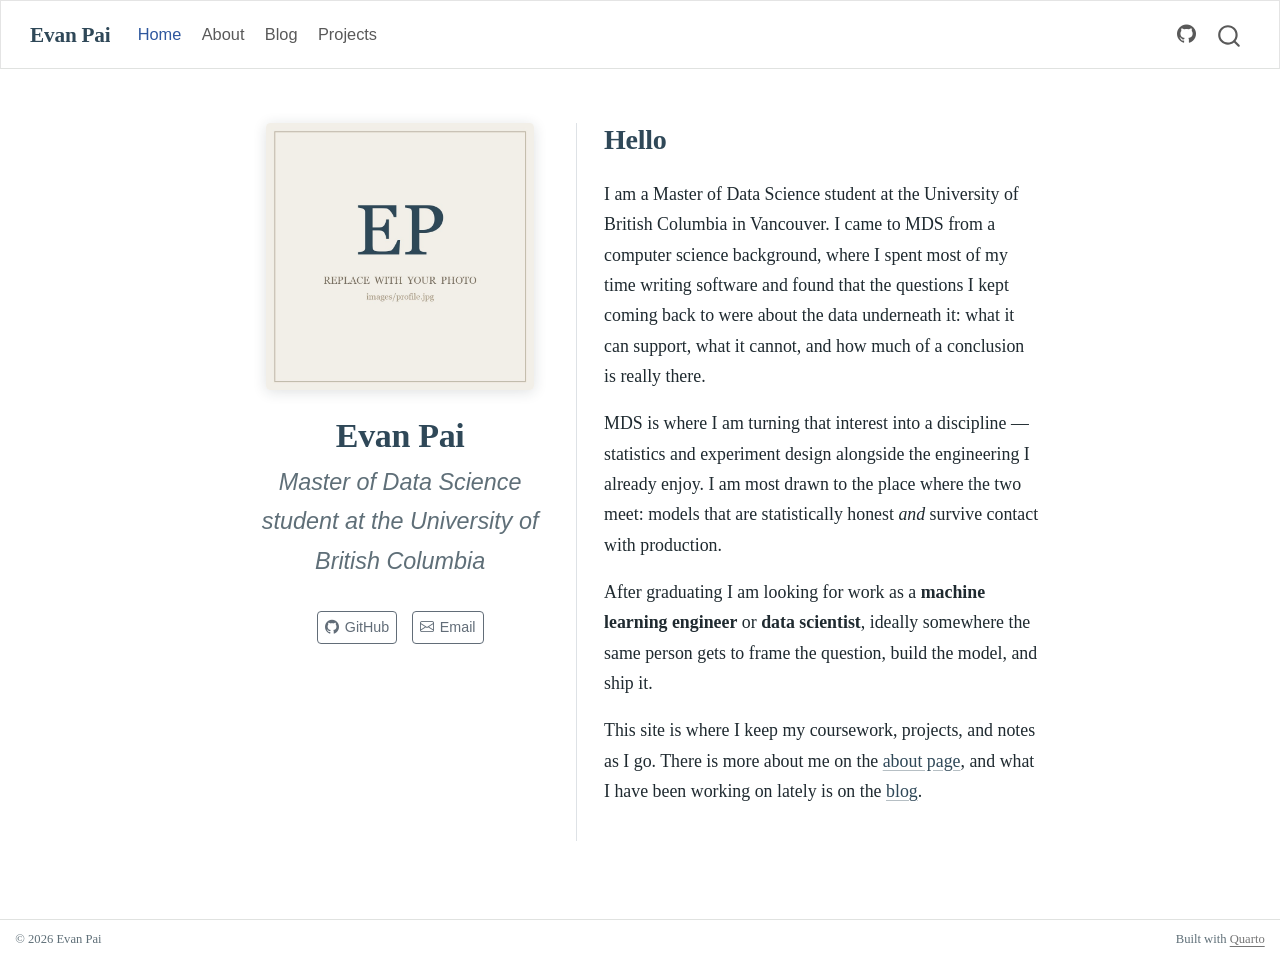
==== docs/index.html @ 4aadca14 "Render site to docs/ and document how to build it Co-Authored-By: Claude Opus 5 <noreply@anthropic.c" ====
<!DOCTYPE html>
<html xmlns="http://www.w3.org/1999/xhtml" lang="en" xml:lang="en"><head>

<meta charset="utf-8">
<meta name="generator" content="quarto-1.10.18">

<meta name="viewport" content="width=device-width, initial-scale=1.0, user-scalable=yes">


<title>Evan Pai</title>
<style>
/* Default styles provided by pandoc.
** See https://pandoc.org/MANUAL.html#variables-for-html for config info.
*/
span.smallcaps{font-variant: small-caps;}
div.columns{display: flex; gap: 1.5em;}
div.column{flex: auto;}
@media screen {
div.columns{gap: min(4vw, 1.5em);}
div.column{overflow-x: auto;}
}
div.hanging-indent{margin-left: 1.5em; text-indent: -1.5em;}
ul.task-list{list-style: none;}
ul.task-list li input[type="checkbox"] {
  width: 0.8em;
  margin: 0 0.8em 0.2em -1em; /* quarto-specific, see https://github.com/quarto-dev/quarto-cli/issues/4556 */ 
  vertical-align: middle;
}
</style>


<script src="site_libs/quarto-nav/quarto-nav.js"></script>
<script src="site_libs/quarto-nav/headroom.min.js"></script>
<script src="site_libs/clipboard/clipboard.min.js"></script>
<script src="site_libs/quarto-search/autocomplete.umd.js"></script>
<script src="site_libs/quarto-search/fuse.min.js"></script>
<script src="site_libs/quarto-search/quarto-search.js"></script>
<meta name="quarto:offset" content="./">
<script src="site_libs/quarto-html/quarto.js" type="module"></script>
<script src="site_libs/quarto-html/tabsets/tabsets.js" type="module"></script>
<script src="site_libs/quarto-html/popper.min.js"></script>
<script src="site_libs/quarto-html/tippy.umd.min.js"></script>
<link href="site_libs/quarto-html/tippy.css" rel="stylesheet">
<link href="site_libs/quarto-html/quarto-syntax-highlighting-64a204ab8560d761af7679ceaba22944.css" rel="stylesheet" id="quarto-text-highlighting-styles">
<script src="site_libs/bootstrap/bootstrap.min.js"></script>
<link href="site_libs/bootstrap/bootstrap-icons.css" rel="stylesheet">
<link href="site_libs/bootstrap/bootstrap-529c26969d27a2a2473a4b9f3bafd9fb.min.css" rel="stylesheet" append-hash="true" id="quarto-bootstrap" data-mode="light">
<script id="quarto-search-options" type="application/json">{
  "location": "navbar",
  "copy-button": false,
  "collapse-after": 3,
  "panel-placement": "end",
  "type": "overlay",
  "limit": 50,
  "keyboard-shortcut": [
    "f",
    "/",
    "s"
  ],
  "show-item-context": false,
  "language": {
    "search-no-results-text": "No results",
    "search-matching-documents-text": "matching documents",
    "search-copy-link-title": "Copy link to search",
    "search-hide-matches-text": "Hide additional matches",
    "search-more-match-text": "more match in this document",
    "search-more-matches-text": "more matches in this document",
    "search-clear-button-title": "Clear",
    "search-text-placeholder": "",
    "search-detached-cancel-button-title": "Cancel",
    "search-submit-button-title": "Submit",
    "search-label": "Search"
  }
}</script>
<style>html{ scroll-behavior: smooth; }</style>


<link rel="stylesheet" href="styles.css">
<meta property="og:title" content="Evan Pai">
<meta property="og:description" content="Master of Data Science student at the University of British Columbia">
<meta property="og:image" content="https://evanpai.github.io/images/profile.jpg">
<meta property="og:site_name" content="Evan Pai">
</head>

<body class="nav-fixed fullcontent quarto-light">

<div id="quarto-search-results"></div>
  <header id="quarto-header" class="headroom fixed-top">
    <nav class="navbar navbar-expand-lg " data-bs-theme="dark">
      <div class="navbar-container container-fluid">
      <div class="navbar-brand-container mx-auto">
    <a class="navbar-brand" href="./index.html">
    <span class="navbar-title">Evan Pai</span>
    </a>
  </div>
            <div id="quarto-search" class="" title="Search"></div>
          <button class="navbar-toggler" type="button" data-bs-toggle="collapse" data-bs-target="#navbarCollapse" aria-controls="navbarCollapse" role="menu" aria-expanded="false" aria-label="Toggle navigation" onclick="if (window.quartoToggleHeadroom) { window.quartoToggleHeadroom(); }">
  <span class="navbar-toggler-icon"></span>
</button>
          <div class="collapse navbar-collapse" id="navbarCollapse">
            <ul class="navbar-nav navbar-nav-scroll me-auto">
  <li class="nav-item">
    <a class="nav-link active" href="./index.html" aria-current="page"> 
<span class="menu-text">Home</span></a>
  </li>  
  <li class="nav-item">
    <a class="nav-link" href="./about.html"> 
<span class="menu-text">About</span></a>
  </li>  
  <li class="nav-item">
    <a class="nav-link" href="./blog.html"> 
<span class="menu-text">Blog</span></a>
  </li>  
  <li class="nav-item">
    <a class="nav-link" href="./projects.html"> 
<span class="menu-text">Projects</span></a>
  </li>  
</ul>
            <ul class="navbar-nav navbar-nav-scroll ms-auto">
  <li class="nav-item compact">
    <a class="nav-link" href="https://github.com/EvanPai"> <i class="bi bi-github" role="img" aria-label="GitHub">
</i> 
<span class="menu-text"></span></a>
  </li>  
</ul>
          </div> <!-- /navcollapse -->
            <div class="quarto-navbar-tools">
</div>
      </div> <!-- /container-fluid -->
    </nav>
</header>
<!-- content -->
<div id="quarto-content" class="quarto-container page-columns page-rows-contents page-layout-article page-navbar">
<!-- sidebar -->
<!-- margin-sidebar -->
    
<!-- main -->
<div class="quarto-about-trestles">
  <div class="about-entity">
    <img src="images/profile.jpg" class="about-image
  rounded " style="width: 15em;">
<header id="title-block-header" class="quarto-title-block default">
<div class="quarto-title">
<h1 class="title">Evan Pai</h1>
<p class="subtitle lead">Master of Data Science student at the University of British Columbia</p>
</div>
<div class="quarto-title-meta">
  </div>
</header>
    <div class="about-links">
  <a href="https://github.com/EvanPai" class="about-link" rel="" target="">
    <i class="bi bi-github"></i>
     <span class="about-link-text">GitHub</span>
  </a>
  <a href="mailto:evan105pai@gmail.com" class="about-link" rel="" target="">
    <i class="bi bi-envelope"></i>
     <span class="about-link-text">Email</span>
  </a>
</div>
  </div>
  <div class="about-contents"><main class="content" id="quarto-document-content">
<section id="hello" class="level2">
<h2 data-anchor-id="hello">Hello</h2>
<p>I am a Master of Data Science student at the University of British Columbia in Vancouver. I came to MDS from a computer science background, where I spent most of my time writing software and found that the questions I kept coming back to were about the data underneath it: what it can support, what it cannot, and how much of a conclusion is really there.</p>
<p>MDS is where I am turning that interest into a discipline — statistics and experiment design alongside the engineering I already enjoy. I am most drawn to the place where the two meet: models that are statistically honest <em>and</em> survive contact with production.</p>
<p>After graduating I am looking for work as a <strong>machine learning engineer</strong> or <strong>data scientist</strong>, ideally somewhere the same person gets to frame the question, build the model, and ship it.</p>
<p>This site is where I keep my coursework, projects, and notes as I go. There is more about me on the <a href="./about.html">about page</a>, and what I have been working on lately is on the <a href="./blog.html">blog</a>.</p>


</section>
</main></div>
</div>
 <!-- /main -->
<script id="quarto-html-after-body" type="application/javascript">
  window.document.addEventListener("DOMContentLoaded", function (event) {
    const isCodeAnnotation = (el) => {
      for (const clz of el.classList) {
        if (clz.startsWith('code-annotation-')) {                     
          return true;
        }
      }
      return false;
    }
    const onCopySuccess = function(e) {
      // button target
      const button = e.trigger;
      // don't keep focus
      button.blur();
      // flash "checked"
      button.classList.add('code-copy-button-checked');
      var currentTitle = button.getAttribute("title");
      button.setAttribute("title", "Copied!");
      let tooltip;
      if (window.bootstrap) {
        button.setAttribute("data-bs-toggle", "tooltip");
        button.setAttribute("data-bs-placement", "left");
        button.setAttribute("data-bs-title", "Copied!");
        tooltip = new bootstrap.Tooltip(button, 
          { trigger: "manual", 
            customClass: "code-copy-button-tooltip",
            offset: [0, -8]});
        tooltip.show();    
      }
      setTimeout(function() {
        if (tooltip) {
          tooltip.hide();
          button.removeAttribute("data-bs-title");
          button.removeAttribute("data-bs-toggle");
          button.removeAttribute("data-bs-placement");
        }
        button.setAttribute("title", currentTitle);
        button.classList.remove('code-copy-button-checked');
      }, 1000);
      // clear code selection
      e.clearSelection();
    }
    const getTextToCopy = function(trigger) {
      const outerScaffold = trigger.parentElement.cloneNode(true);
      const codeEl = outerScaffold.querySelector('code');
      for (const childEl of codeEl.children) {
        if (isCodeAnnotation(childEl)) {
          childEl.remove();
        }
      }
      return codeEl.innerText;
    }
    const clipboard = new window.ClipboardJS('.code-copy-button:not([data-in-quarto-modal])', {
      text: getTextToCopy
    });
    clipboard.on('success', onCopySuccess);
    if (window.document.getElementById('quarto-embedded-source-code-modal')) {
      const clipboardModal = new window.ClipboardJS('.code-copy-button[data-in-quarto-modal]', {
        text: getTextToCopy,
        container: window.document.getElementById('quarto-embedded-source-code-modal')
      });
      clipboardModal.on('success', onCopySuccess);
    }
      var localhostRegex = new RegExp(/^(?:http|https):\/\/localhost\:?[0-9]*\//);
      var mailtoRegex = new RegExp(/^mailto:/);
        var filterRegex = new RegExp("https:\/\/evanpai\.github\.io");
      var isInternal = (href) => {
          return filterRegex.test(href) || localhostRegex.test(href) || mailtoRegex.test(href);
      }
      // Inspect non-navigation links and adorn them if external
     var links = window.document.querySelectorAll('a[href]:not(.nav-link):not(.navbar-brand):not(.toc-action):not(.sidebar-link):not(.sidebar-item-toggle):not(.pagination-link):not(.no-external):not([aria-hidden]):not(.dropdown-item):not(.quarto-navigation-tool):not(.about-link)');
      for (var i=0; i<links.length; i++) {
        const link = links[i];
        if (!isInternal(link.href)) {
          // undo the damage that might have been done by quarto-nav.js in the case of
          // links that we want to consider external
          if (link.dataset.originalHref !== undefined) {
            link.href = link.dataset.originalHref;
          }
            // target, if specified
            link.setAttribute("target", "_blank");
            if (link.getAttribute("rel") === null) {
              link.setAttribute("rel", "noopener");
            }
        }
      }
    function tippyHover(el, contentFn, onTriggerFn, onUntriggerFn) {
      const config = {
        allowHTML: true,
        maxWidth: 500,
        delay: 100,
        arrow: false,
        appendTo: function(el) {
            return el.parentElement;
        },
        interactive: true,
        interactiveBorder: 10,
        theme: 'quarto',
        placement: 'bottom-start',
      };
      if (contentFn) {
        config.content = contentFn;
      }
      if (onTriggerFn) {
        config.onTrigger = onTriggerFn;
      }
      if (onUntriggerFn) {
        config.onUntrigger = onUntriggerFn;
      }
      window.tippy(el, config); 
    }
    const noterefs = window.document.querySelectorAll('a[role="doc-noteref"]');
    for (var i=0; i<noterefs.length; i++) {
      const ref = noterefs[i];
      tippyHover(ref, function() {
        // use id or data attribute instead here
        let href = ref.getAttribute('data-footnote-href') || ref.getAttribute('href');
        try { href = new URL(href).hash; } catch {}
        const id = href.replace(/^#\/?/, "");
        const note = window.document.getElementById(id);
        if (note) {
          return note.innerHTML;
        } else {
          return "";
        }
      });
    }
    const xrefs = window.document.querySelectorAll('a.quarto-xref');
    const processXRef = (id, note) => {
      // Strip column container classes
      const stripColumnClz = (el) => {
        el.classList.remove("page-full", "page-columns");
        if (el.children) {
          for (const child of el.children) {
            stripColumnClz(child);
          }
        }
      }
      stripColumnClz(note)
      if (id === null || id.startsWith('sec-')) {
        // Special case sections, only their first couple elements
        const container = document.createElement("div");
        if (note.children && note.children.length > 2) {
          container.appendChild(note.children[0].cloneNode(true));
          for (let i = 1; i < note.children.length; i++) {
            const child = note.children[i];
            if (child.tagName === "P" && child.innerText === "") {
              continue;
            } else {
              container.appendChild(child.cloneNode(true));
              break;
            }
          }
          if (window.Quarto?.typesetMath) {
            window.Quarto.typesetMath(container);
          }
          return container.innerHTML
        } else {
          if (window.Quarto?.typesetMath) {
            window.Quarto.typesetMath(note);
          }
          return note.innerHTML;
        }
      } else {
        // Remove any anchor links if they are present
        const anchorLink = note.querySelector('a.anchorjs-link');
        if (anchorLink) {
          anchorLink.remove();
        }
        if (window.Quarto?.typesetMath) {
          window.Quarto.typesetMath(note);
        }
        if (note.classList.contains("callout")) {
          return note.outerHTML;
        } else {
          return note.innerHTML;
        }
      }
    }
    for (var i=0; i<xrefs.length; i++) {
      const xref = xrefs[i];
      tippyHover(xref, undefined, function(instance) {
        instance.disable();
        let url = xref.getAttribute('href');
        let hash = undefined; 
        if (url.startsWith('#')) {
          hash = url;
        } else {
          try { hash = new URL(url).hash; } catch {}
        }
        if (hash) {
          const id = hash.replace(/^#\/?/, "");
          const note = window.document.getElementById(id);
          if (note !== null) {
            try {
              const html = processXRef(id, note.cloneNode(true));
              instance.setContent(html);
            } finally {
              instance.enable();
              instance.show();
            }
          } else {
            // See if we can fetch this
            fetch(url.split('#')[0])
            .then(res => res.text())
            .then(html => {
              const parser = new DOMParser();
              const htmlDoc = parser.parseFromString(html, "text/html");
              const note = htmlDoc.getElementById(id);
              if (note !== null) {
                const html = processXRef(id, note);
                instance.setContent(html);
              } 
            }).finally(() => {
              instance.enable();
              instance.show();
            });
          }
        } else {
          // See if we can fetch a full url (with no hash to target)
          // This is a special case and we should probably do some content thinning / targeting
          fetch(url)
          .then(res => res.text())
          .then(html => {
            const parser = new DOMParser();
            const htmlDoc = parser.parseFromString(html, "text/html");
            const note = htmlDoc.querySelector('main.content');
            if (note !== null) {
              // This should only happen for chapter cross references
              // (since there is no id in the URL)
              // remove the first header
              if (note.children.length > 0 && note.children[0].tagName === "HEADER") {
                note.children[0].remove();
              }
              const html = processXRef(null, note);
              instance.setContent(html);
            } 
          }).finally(() => {
            instance.enable();
            instance.show();
          });
        }
      }, function(instance) {
      });
    }
        let selectedAnnoteEl;
        const selectorForAnnotation = ( cell, annotation) => {
          let cellAttr = 'data-code-cell="' + cell + '"';
          let lineAttr = 'data-code-annotation="' +  annotation + '"';
          const selector = 'span[' + cellAttr + '][' + lineAttr + ']';
          return selector;
        }
        const selectCodeLines = (annoteEl) => {
          const doc = window.document;
          const targetCell = annoteEl.getAttribute("data-target-cell");
          const targetAnnotation = annoteEl.getAttribute("data-target-annotation");
          const annoteSpan = window.document.querySelector(selectorForAnnotation(targetCell, targetAnnotation));
          const lines = annoteSpan.getAttribute("data-code-lines").split(",");
          const lineIds = lines.map((line) => {
            return targetCell + "-" + line;
          })
          let top = null;
          let height = null;
          let parent = null;
          if (lineIds.length > 0) {
              //compute the position of the single el (top and bottom and make a div)
              const el = window.document.getElementById(lineIds[0]);
              top = el.offsetTop;
              height = el.offsetHeight;
              parent = el.parentElement.parentElement;
            if (lineIds.length > 1) {
              const lastEl = window.document.getElementById(lineIds[lineIds.length - 1]);
              const bottom = lastEl.offsetTop + lastEl.offsetHeight;
              height = bottom - top;
            }
            if (top !== null && height !== null && parent !== null) {
              // cook up a div (if necessary) and position it 
              let div = window.document.getElementById("code-annotation-line-highlight");
              if (div === null) {
                div = window.document.createElement("div");
                div.setAttribute("id", "code-annotation-line-highlight");
                div.style.position = 'absolute';
                parent.appendChild(div);
              }
              div.style.top = top - 2 + "px";
              div.style.height = height + 4 + "px";
              div.style.left = 0;
              let gutterDiv = window.document.getElementById("code-annotation-line-highlight-gutter");
              if (gutterDiv === null) {
                gutterDiv = window.document.createElement("div");
                gutterDiv.setAttribute("id", "code-annotation-line-highlight-gutter");
                gutterDiv.style.position = 'absolute';
                const codeCell = window.document.getElementById(targetCell);
                const gutter = codeCell.querySelector('.code-annotation-gutter');
                gutter.appendChild(gutterDiv);
              }
              gutterDiv.style.top = top - 2 + "px";
              gutterDiv.style.height = height + 4 + "px";
            }
            selectedAnnoteEl = annoteEl;
          }
        };
        const unselectCodeLines = () => {
          const elementsIds = ["code-annotation-line-highlight", "code-annotation-line-highlight-gutter"];
          elementsIds.forEach((elId) => {
            const div = window.document.getElementById(elId);
            if (div) {
              div.remove();
            }
          });
          selectedAnnoteEl = undefined;
        };
          // Handle positioning of the toggle
      window.addEventListener(
        "resize",
        throttle(() => {
          elRect = undefined;
          if (selectedAnnoteEl) {
            selectCodeLines(selectedAnnoteEl);
          }
        }, 10)
      );
      function throttle(fn, ms) {
      let throttle = false;
      let timer;
        return (...args) => {
          if(!throttle) { // first call gets through
              fn.apply(this, args);
              throttle = true;
          } else { // all the others get throttled
              if(timer) clearTimeout(timer); // cancel #2
              timer = setTimeout(() => {
                fn.apply(this, args);
                timer = throttle = false;
              }, ms);
          }
        };
      }
        // Attach click handler to the DT
        const annoteDls = window.document.querySelectorAll('dt[data-target-cell]');
        for (const annoteDlNode of annoteDls) {
          annoteDlNode.addEventListener('click', (event) => {
            const clickedEl = event.target;
            if (clickedEl !== selectedAnnoteEl) {
              unselectCodeLines();
              const activeEl = window.document.querySelector('dt[data-target-cell].code-annotation-active');
              if (activeEl) {
                activeEl.classList.remove('code-annotation-active');
              }
              selectCodeLines(clickedEl);
              clickedEl.classList.add('code-annotation-active');
            } else {
              // Unselect the line
              unselectCodeLines();
              clickedEl.classList.remove('code-annotation-active');
            }
          });
        }
    const findCites = (el) => {
      const parentEl = el.parentElement;
      if (parentEl) {
        const cites = parentEl.dataset.cites;
        if (cites) {
          return {
            el,
            cites: cites.split(' ')
          };
        } else {
          return findCites(el.parentElement)
        }
      } else {
        return undefined;
      }
    };
    var bibliorefs = window.document.querySelectorAll('a[role="doc-biblioref"]');
    for (var i=0; i<bibliorefs.length; i++) {
      const ref = bibliorefs[i];
      const citeInfo = findCites(ref);
      if (citeInfo) {
        tippyHover(citeInfo.el, function() {
          var popup = window.document.createElement('div');
          citeInfo.cites.forEach(function(cite) {
            var citeDiv = window.document.createElement('div');
            citeDiv.classList.add('hanging-indent');
            citeDiv.classList.add('csl-entry');
            var biblioDiv = window.document.getElementById('ref-' + cite);
            if (biblioDiv) {
              citeDiv.innerHTML = biblioDiv.innerHTML;
            }
            popup.appendChild(citeDiv);
          });
          return popup.innerHTML;
        });
      }
    }
  });
  </script>
</div> <!-- /content -->
<footer class="footer">
  <div class="nav-footer">
    <div class="nav-footer-left">
<p>© 2026 Evan Pai</p>
</div>   
    <div class="nav-footer-center">
      &nbsp;
    </div>
    <div class="nav-footer-right">
<p>Built with <a href="https://quarto.org">Quarto</a></p>
</div>
  </div>
</footer>




<script src="site_libs/quarto-html/zenscroll-min.js"></script>
</body></html>
---- docs/site_libs/quarto-html/tippy.css ----
.tippy-box[data-animation=fade][data-state=hidden]{opacity:0}[data-tippy-root]{max-width:calc(100vw - 10px)}.tippy-box{position:relative;background-color:#333;color:#fff;border-radius:4px;font-size:14px;line-height:1.4;white-space:normal;outline:0;transition-property:transform,visibility,opacity}.tippy-box[data-placement^=top]>.tippy-arrow{bottom:0}.tippy-box[data-placement^=top]>.tippy-arrow:before{bottom:-7px;left:0;border-width:8px 8px 0;border-top-color:initial;transform-origin:center top}.tippy-box[data-placement^=bottom]>.tippy-arrow{top:0}.tippy-box[data-placement^=bottom]>.tippy-arrow:before{top:-7px;left:0;border-width:0 8px 8px;border-bottom-color:initial;transform-origin:center bottom}.tippy-box[data-placement^=left]>.tippy-arrow{right:0}.tippy-box[data-placement^=left]>.tippy-arrow:before{border-width:8px 0 8px 8px;border-left-color:initial;right:-7px;transform-origin:center left}.tippy-box[data-placement^=right]>.tippy-arrow{left:0}.tippy-box[data-placement^=right]>.tippy-arrow:before{left:-7px;border-width:8px 8px 8px 0;border-right-color:initial;transform-origin:center right}.tippy-box[data-inertia][data-state=visible]{transition-timing-function:cubic-bezier(.54,1.5,.38,1.11)}.tippy-arrow{width:16px;height:16px;color:#333}.tippy-arrow:before{content:"";position:absolute;border-color:transparent;border-style:solid}.tippy-content{position:relative;padding:5px 9px;z-index:1}
---- docs/site_libs/quarto-html/quarto-syntax-highlighting-64a204ab8560d761af7679ceaba22944.css ----
/* quarto syntax highlight colors */
:root {
  --quarto-hl-ot-color: #003B4F;
  --quarto-hl-at-color: #657422;
  --quarto-hl-ss-color: #20794D;
  --quarto-hl-an-color: #5E5E5E;
  --quarto-hl-fu-color: #4758AB;
  --quarto-hl-st-color: #20794D;
  --quarto-hl-cf-color: #003B4F;
  --quarto-hl-op-color: #5E5E5E;
  --quarto-hl-er-color: #AD0000;
  --quarto-hl-bn-color: #AD0000;
  --quarto-hl-al-color: #AD0000;
  --quarto-hl-va-color: #111111;
  --quarto-hl-bu-color: inherit;
  --quarto-hl-ex-color: inherit;
  --quarto-hl-pp-color: #AD0000;
  --quarto-hl-in-color: #5E5E5E;
  --quarto-hl-vs-color: #20794D;
  --quarto-hl-wa-color: #5E5E5E;
  --quarto-hl-do-color: #5E5E5E;
  --quarto-hl-im-color: #00769E;
  --quarto-hl-ch-color: #20794D;
  --quarto-hl-dt-color: #AD0000;
  --quarto-hl-fl-color: #AD0000;
  --quarto-hl-co-color: #5E5E5E;
  --quarto-hl-cv-color: #5E5E5E;
  --quarto-hl-cn-color: #8f5902;
  --quarto-hl-sc-color: #5E5E5E;
  --quarto-hl-dv-color: #AD0000;
  --quarto-hl-kw-color: #003B4F;
}

/* other quarto variables */
:root {
  --quarto-font-monospace: SFMono-Regular, Menlo, Monaco, Consolas, "Liberation Mono", "Courier New", monospace;
}

/* syntax highlight based on Pandoc's rules */
pre > code.sourceCode > span {
  color: #003B4F;
}

code.sourceCode > span {
  color: #003B4F;
}

div.sourceCode,
div.sourceCode pre.sourceCode {
  color: #003B4F;
}

/* Normal */
code span {
  color: #003B4F;
}

/* Alert */
code span.al {
  color: #AD0000;
  font-style: inherit;
}

/* Annotation */
code span.an {
  color: #5E5E5E;
  font-style: inherit;
}

/* Attribute */
code span.at {
  color: #657422;
  font-style: inherit;
}

/* BaseN */
code span.bn {
  color: #AD0000;
  font-style: inherit;
}

/* BuiltIn */
code span.bu {
  font-style: inherit;
}

/* ControlFlow */
code span.cf {
  color: #003B4F;
  font-weight: bold;
  font-style: inherit;
}

/* Char */
code span.ch {
  color: #20794D;
  font-style: inherit;
}

/* Constant */
code span.cn {
  color: #8f5902;
  font-style: inherit;
}

/* Comment */
code span.co {
  color: #5E5E5E;
  font-style: inherit;
}

/* CommentVar */
code span.cv {
  color: #5E5E5E;
  font-style: italic;
}

/* Documentation */
code span.do {
  color: #5E5E5E;
  font-style: italic;
}

/* DataType */
code span.dt {
  color: #AD0000;
  font-style: inherit;
}

/* DecVal */
code span.dv {
  color: #AD0000;
  font-style: inherit;
}

/* Error */
code span.er {
  color: #AD0000;
  font-style: inherit;
}

/* Extension */
code span.ex {
  font-style: inherit;
}

/* Float */
code span.fl {
  color: #AD0000;
  font-style: inherit;
}

/* Function */
code span.fu {
  color: #4758AB;
  font-style: inherit;
}

/* Import */
code span.im {
  color: #00769E;
  font-style: inherit;
}

/* Information */
code span.in {
  color: #5E5E5E;
  font-style: inherit;
}

/* Keyword */
code span.kw {
  color: #003B4F;
  font-weight: bold;
  font-style: inherit;
}

/* Operator */
code span.op {
  color: #5E5E5E;
  font-style: inherit;
}

/* Other */
code span.ot {
  color: #003B4F;
  font-style: inherit;
}

/* Preprocessor */
code span.pp {
  color: #AD0000;
  font-style: inherit;
}

/* SpecialChar */
code span.sc {
  color: #5E5E5E;
  font-style: inherit;
}

/* SpecialString */
code span.ss {
  color: #20794D;
  font-style: inherit;
}

/* String */
code span.st {
  color: #20794D;
  font-style: inherit;
}

/* Variable */
code span.va {
  color: #111111;
  font-style: inherit;
}

/* VerbatimString */
code span.vs {
  color: #20794D;
  font-style: inherit;
}

/* Warning */
code span.wa {
  color: #5E5E5E;
  font-style: italic;
}

.prevent-inlining {
  content: "</";
}

/*# sourceMappingURL=9d8d5bb603a83b8298b89080a598c93b.css.map */
---- docs/styles.css ----
/* ==========================================================================
   Evan Pai — personal site
   Custom styling layered on top of the Quarto "litera" Bootstrap theme.
   ========================================================================== */

:root {
  --ep-ink: #1f2a30;
  --ep-muted: #5f6f78;
  --ep-accent: #2f4858;
  --ep-rule: #e0e2e0;
  --ep-serif: Georgia, "Iowan Old Style", "Times New Roman", serif;
}

/* --- Typography -------------------------------------------------------- */

body {
  color: var(--ep-ink);
  font-size: 1.05rem;
  line-height: 1.7;
}

h1, h2, h3, h4,
.navbar-brand,
.quarto-title-banner .title {
  font-family: var(--ep-serif);
  letter-spacing: -0.01em;
  color: var(--ep-accent);
}

/* Keep body copy at a readable measure rather than the full column width. */
main p,
main ul,
main ol,
main blockquote {
  max-width: 68ch;
}

.subtitle {
  color: var(--ep-muted);
  font-style: italic;
}

/* Section headings get a hairline rule, which reads as academic without
   turning into a boxed-in look. */
main h2 {
  margin-top: 2.6rem;
  padding-bottom: 0.35rem;
  border-bottom: 1px solid var(--ep-rule);
}

/* --- Links ------------------------------------------------------------- */

main a {
  color: var(--ep-accent);
  text-decoration-color: rgba(47, 72, 88, 0.35);
  text-underline-offset: 0.18em;
}

main a:hover {
  text-decoration-color: var(--ep-accent);
}

/* --- Navbar ------------------------------------------------------------ */

.navbar {
  border-bottom: 1px solid var(--ep-rule);
}

.navbar-brand {
  font-size: 1.25rem;
  font-weight: 600;
}

/* --- Home page (Quarto about / trestles layout) ------------------------ */

.quarto-about-trestles .about-entity .about-image {
  box-shadow: 0 2px 14px rgba(31, 42, 48, 0.14);
}

.quarto-about-trestles .about-entity .about-link {
  border: 1px solid var(--ep-rule);
  color: var(--ep-accent);
}

.quarto-about-trestles .about-entity .about-link:hover {
  background-color: var(--ep-accent);
  border-color: var(--ep-accent);
  color: #fff;
}

/* The home page has no h1 of its own once the about layout takes over, so
   pull the first section heading in a little. */
.quarto-about-trestles main h2:first-of-type {
  margin-top: 1.2rem;
}

/* --- Figures ----------------------------------------------------------- */

figure {
  margin: 2rem 0;
}

figure img,
main > p > img {
  border-radius: 3px;
  box-shadow: 0 1px 10px rgba(31, 42, 48, 0.12);
}

figcaption,
.figure-caption {
  color: var(--ep-muted);
  font-size: 0.9rem;
  font-style: italic;
  padding-top: 0.5rem;
}

/* --- Blog listing ------------------------------------------------------ */

.quarto-listing {
  margin-top: 1.5rem;
}

.quarto-listing-default .listing-item {
  border-bottom: 1px solid var(--ep-rule);
  padding-bottom: 1.4rem;
}

.listing-title {
  font-family: var(--ep-serif);
}

.listing-date,
.listing-reading-time {
  color: var(--ep-muted);
  font-size: 0.9rem;
}

/* --- Footer ------------------------------------------------------------ */

.nav-footer {
  border-top: 1px solid var(--ep-rule);
  color: var(--ep-muted);
  font-size: 0.9rem;
}

/* --- Small screens ----------------------------------------------------- */

@media (max-width: 575.98px) {
  body {
    font-size: 1rem;
  }

  main h2 {
    margin-top: 2rem;
  }
}
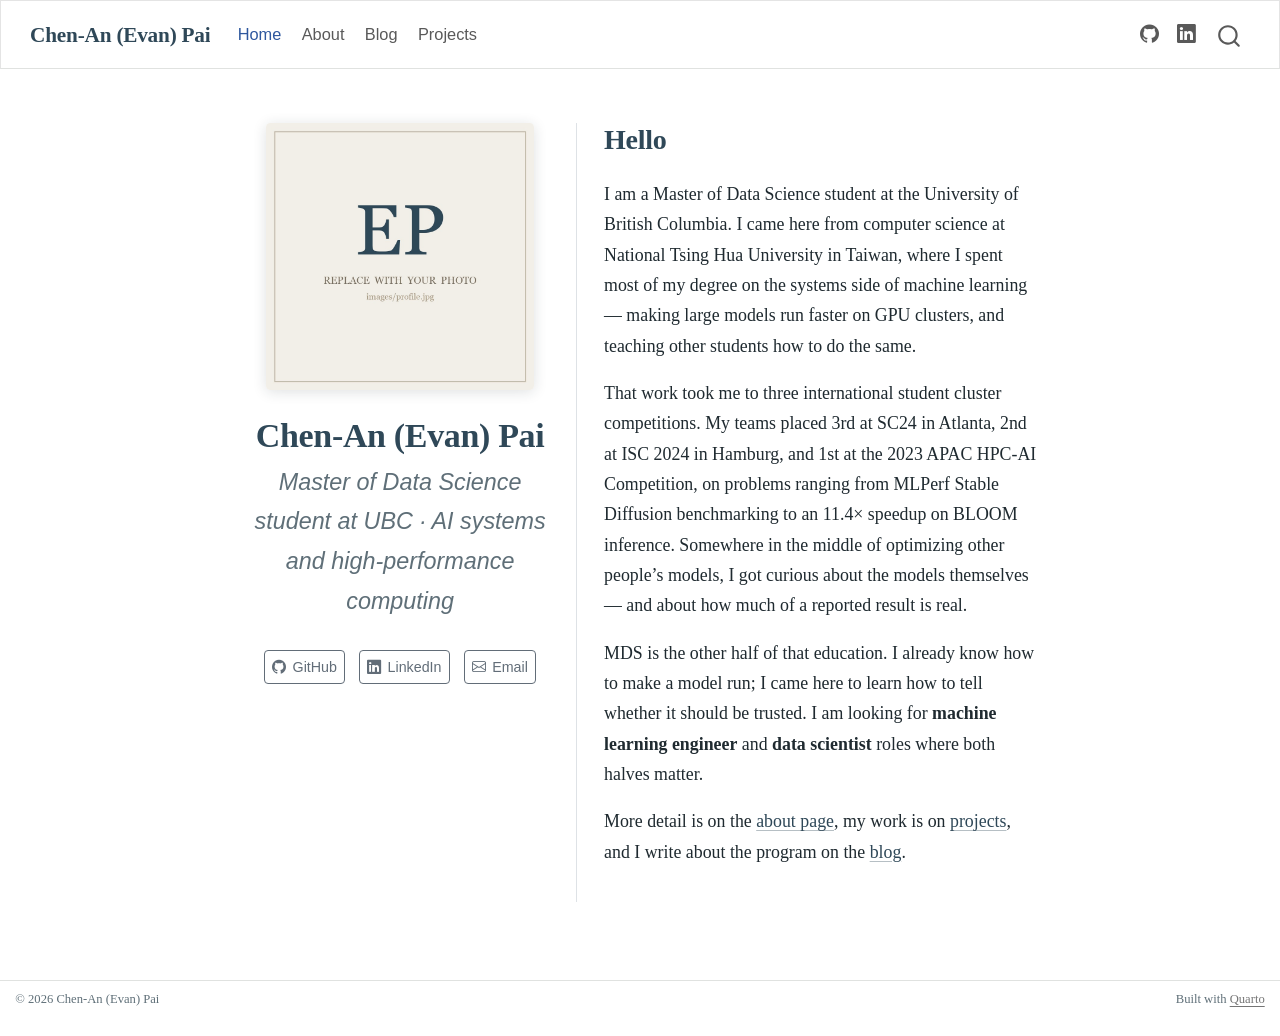
==== commit 8e9027a6: "Render site Co-Authored-By: Claude Opus 5 <noreply@anthropic.com>" ====
--- a/docs/index.html
+++ b/docs/index.html
@@ -7,7 +7,7 @@
 <meta name="viewport" content="width=device-width, initial-scale=1.0, user-scalable=yes">
 
 
-<title>Evan Pai</title>
+<title>Chen-An (Evan) Pai</title>
 <style>
 /* Default styles provided by pandoc.
 ** See https://pandoc.org/MANUAL.html#variables-for-html for config info.
@@ -76,10 +76,10 @@
 
 
 <link rel="stylesheet" href="styles.css">
-<meta property="og:title" content="Evan Pai">
-<meta property="og:description" content="Master of Data Science student at the University of British Columbia">
+<meta property="og:title" content="Chen-An (Evan) Pai">
+<meta property="og:description" content="Master of Data Science student at UBC · AI systems and high-performance computing">
 <meta property="og:image" content="https://evanpai.github.io/images/profile.jpg">
-<meta property="og:site_name" content="Evan Pai">
+<meta property="og:site_name" content="Chen-An (Evan) Pai">
 </head>
 
 <body class="nav-fixed fullcontent quarto-light">
@@ -90,7 +90,7 @@
       <div class="navbar-container container-fluid">
       <div class="navbar-brand-container mx-auto">
     <a class="navbar-brand" href="./index.html">
-    <span class="navbar-title">Evan Pai</span>
+    <span class="navbar-title">Chen-An (Evan) Pai</span>
     </a>
   </div>
             <div id="quarto-search" class="" title="Search"></div>
@@ -122,6 +122,11 @@
 </i> 
 <span class="menu-text"></span></a>
   </li>  
+  <li class="nav-item compact">
+    <a class="nav-link" href="https://www.linkedin.com/in/evanpai/"> <i class="bi bi-linkedin" role="img" aria-label="LinkedIn">
+</i> 
+<span class="menu-text"></span></a>
+  </li>  
 </ul>
           </div> <!-- /navcollapse -->
             <div class="quarto-navbar-tools">
@@ -141,8 +146,8 @@
   rounded " style="width: 15em;">
 <header id="title-block-header" class="quarto-title-block default">
 <div class="quarto-title">
-<h1 class="title">Evan Pai</h1>
-<p class="subtitle lead">Master of Data Science student at the University of British Columbia</p>
+<h1 class="title">Chen-An (Evan) Pai</h1>
+<p class="subtitle lead">Master of Data Science student at UBC · AI systems and high-performance computing</p>
 </div>
 <div class="quarto-title-meta">
   </div>
@@ -151,6 +156,10 @@
   <a href="https://github.com/EvanPai" class="about-link" rel="" target="">
     <i class="bi bi-github"></i>
      <span class="about-link-text">GitHub</span>
+  </a>
+  <a href="https://www.linkedin.com/in/evanpai/" class="about-link" rel="" target="">
+    <i class="bi bi-linkedin"></i>
+     <span class="about-link-text">LinkedIn</span>
   </a>
   <a href="mailto:evan105pai@gmail.com" class="about-link" rel="" target="">
     <i class="bi bi-envelope"></i>
@@ -161,10 +170,10 @@
   <div class="about-contents"><main class="content" id="quarto-document-content">
 <section id="hello" class="level2">
 <h2 data-anchor-id="hello">Hello</h2>
-<p>I am a Master of Data Science student at the University of British Columbia in Vancouver. I came to MDS from a computer science background, where I spent most of my time writing software and found that the questions I kept coming back to were about the data underneath it: what it can support, what it cannot, and how much of a conclusion is really there.</p>
-<p>MDS is where I am turning that interest into a discipline — statistics and experiment design alongside the engineering I already enjoy. I am most drawn to the place where the two meet: models that are statistically honest <em>and</em> survive contact with production.</p>
-<p>After graduating I am looking for work as a <strong>machine learning engineer</strong> or <strong>data scientist</strong>, ideally somewhere the same person gets to frame the question, build the model, and ship it.</p>
-<p>This site is where I keep my coursework, projects, and notes as I go. There is more about me on the <a href="./about.html">about page</a>, and what I have been working on lately is on the <a href="./blog.html">blog</a>.</p>
+<p>I am a Master of Data Science student at the University of British Columbia. I came here from computer science at National Tsing Hua University in Taiwan, where I spent most of my degree on the systems side of machine learning — making large models run faster on GPU clusters, and teaching other students how to do the same.</p>
+<p>That work took me to three international student cluster competitions. My teams placed 3rd at SC24 in Atlanta, 2nd at ISC 2024 in Hamburg, and 1st at the 2023 APAC HPC-AI Competition, on problems ranging from MLPerf Stable Diffusion benchmarking to an 11.4× speedup on BLOOM inference. Somewhere in the middle of optimizing other people’s models, I got curious about the models themselves — and about how much of a reported result is real.</p>
+<p>MDS is the other half of that education. I already know how to make a model run; I came here to learn how to tell whether it should be trusted. I am looking for <strong>machine learning engineer</strong> and <strong>data scientist</strong> roles where both halves matter.</p>
+<p>More detail is on the <a href="./about.html">about page</a>, my work is on <a href="./projects.html">projects</a>, and I write about the program on the <a href="./blog.html">blog</a>.</p>
 
 
 </section>
@@ -573,7 +582,7 @@
 <footer class="footer">
   <div class="nav-footer">
     <div class="nav-footer-left">
-<p>© 2026 Evan Pai</p>
+<p>© 2026 Chen-An (Evan) Pai</p>
 </div>   
     <div class="nav-footer-center">
       &nbsp;
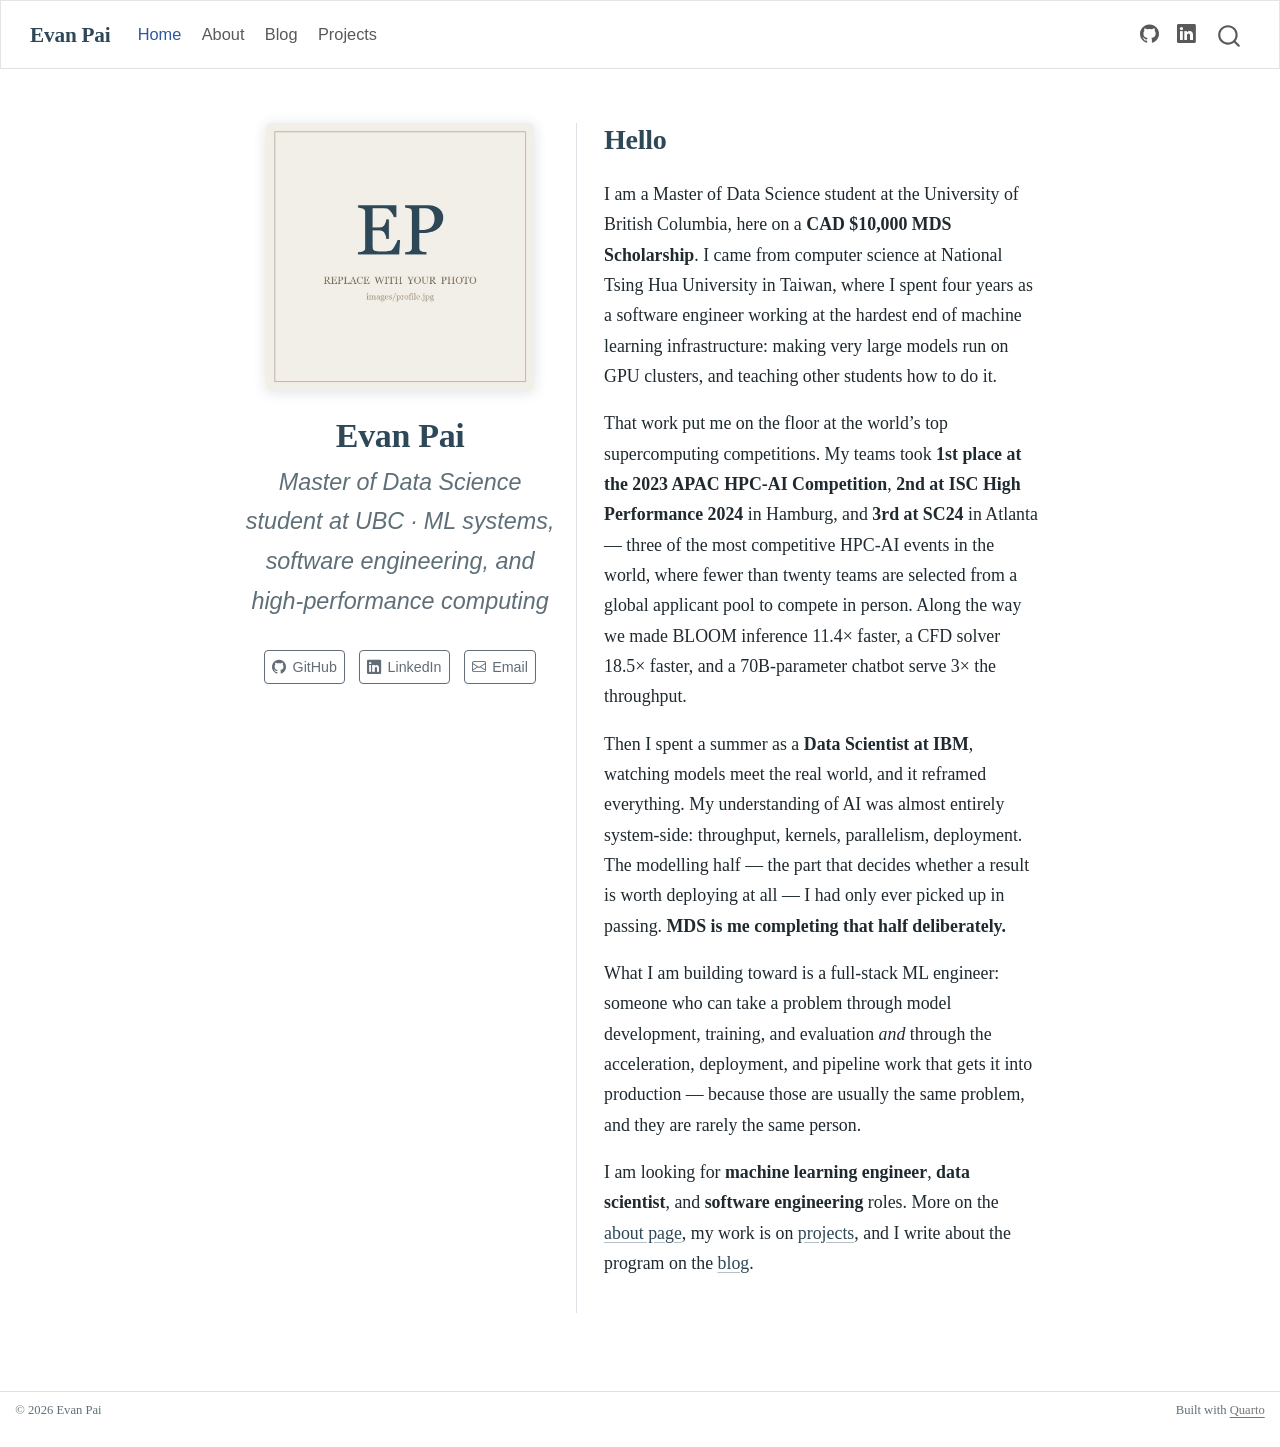
==== commit 3dab2878: "Use Evan Pai throughout and lead with the full-stack ML engineer angle Standardises the display name" ====
--- a/docs/index.html
+++ b/docs/index.html
@@ -7,7 +7,7 @@
 <meta name="viewport" content="width=device-width, initial-scale=1.0, user-scalable=yes">
 
 
-<title>Chen-An (Evan) Pai</title>
+<title>Evan Pai</title>
 <style>
 /* Default styles provided by pandoc.
 ** See https://pandoc.org/MANUAL.html#variables-for-html for config info.
@@ -76,10 +76,10 @@
 
 
 <link rel="stylesheet" href="styles.css">
-<meta property="og:title" content="Chen-An (Evan) Pai">
-<meta property="og:description" content="Master of Data Science student at UBC · AI systems and high-performance computing">
+<meta property="og:title" content="Evan Pai">
+<meta property="og:description" content="Master of Data Science student at UBC · ML systems, software engineering, and high-performance computing">
 <meta property="og:image" content="https://evanpai.github.io/images/profile.jpg">
-<meta property="og:site_name" content="Chen-An (Evan) Pai">
+<meta property="og:site_name" content="Evan Pai">
 </head>
 
 <body class="nav-fixed fullcontent quarto-light">
@@ -90,7 +90,7 @@
       <div class="navbar-container container-fluid">
       <div class="navbar-brand-container mx-auto">
     <a class="navbar-brand" href="./index.html">
-    <span class="navbar-title">Chen-An (Evan) Pai</span>
+    <span class="navbar-title">Evan Pai</span>
     </a>
   </div>
             <div id="quarto-search" class="" title="Search"></div>
@@ -146,8 +146,8 @@
   rounded " style="width: 15em;">
 <header id="title-block-header" class="quarto-title-block default">
 <div class="quarto-title">
-<h1 class="title">Chen-An (Evan) Pai</h1>
-<p class="subtitle lead">Master of Data Science student at UBC · AI systems and high-performance computing</p>
+<h1 class="title">Evan Pai</h1>
+<p class="subtitle lead">Master of Data Science student at UBC · ML systems, software engineering, and high-performance computing</p>
 </div>
 <div class="quarto-title-meta">
   </div>
@@ -170,10 +170,11 @@
   <div class="about-contents"><main class="content" id="quarto-document-content">
 <section id="hello" class="level2">
 <h2 data-anchor-id="hello">Hello</h2>
-<p>I am a Master of Data Science student at the University of British Columbia. I came here from computer science at National Tsing Hua University in Taiwan, where I spent most of my degree on the systems side of machine learning — making large models run faster on GPU clusters, and teaching other students how to do the same.</p>
-<p>That work took me to three international student cluster competitions. My teams placed 3rd at SC24 in Atlanta, 2nd at ISC 2024 in Hamburg, and 1st at the 2023 APAC HPC-AI Competition, on problems ranging from MLPerf Stable Diffusion benchmarking to an 11.4× speedup on BLOOM inference. Somewhere in the middle of optimizing other people’s models, I got curious about the models themselves — and about how much of a reported result is real.</p>
-<p>MDS is the other half of that education. I already know how to make a model run; I came here to learn how to tell whether it should be trusted. I am looking for <strong>machine learning engineer</strong> and <strong>data scientist</strong> roles where both halves matter.</p>
-<p>More detail is on the <a href="./about.html">about page</a>, my work is on <a href="./projects.html">projects</a>, and I write about the program on the <a href="./blog.html">blog</a>.</p>
+<p>I am a Master of Data Science student at the University of British Columbia, here on a <strong>CAD $10,000 MDS Scholarship</strong>. I came from computer science at National Tsing Hua University in Taiwan, where I spent four years as a software engineer working at the hardest end of machine learning infrastructure: making very large models run on GPU clusters, and teaching other students how to do it.</p>
+<p>That work put me on the floor at the world’s top supercomputing competitions. My teams took <strong>1st place at the 2023 APAC HPC-AI Competition</strong>, <strong>2nd at ISC High Performance 2024</strong> in Hamburg, and <strong>3rd at SC24</strong> in Atlanta — three of the most competitive HPC-AI events in the world, where fewer than twenty teams are selected from a global applicant pool to compete in person. Along the way we made BLOOM inference 11.4× faster, a CFD solver 18.5× faster, and a 70B-parameter chatbot serve 3× the throughput.</p>
+<p>Then I spent a summer as a <strong>Data Scientist at IBM</strong>, watching models meet the real world, and it reframed everything. My understanding of AI was almost entirely system-side: throughput, kernels, parallelism, deployment. The modelling half — the part that decides whether a result is worth deploying at all — I had only ever picked up in passing. <strong>MDS is me completing that half deliberately.</strong></p>
+<p>What I am building toward is a full-stack ML engineer: someone who can take a problem through model development, training, and evaluation <em>and</em> through the acceleration, deployment, and pipeline work that gets it into production — because those are usually the same problem, and they are rarely the same person.</p>
+<p>I am looking for <strong>machine learning engineer</strong>, <strong>data scientist</strong>, and <strong>software engineering</strong> roles. More on the <a href="./about.html">about page</a>, my work is on <a href="./projects.html">projects</a>, and I write about the program on the <a href="./blog.html">blog</a>.</p>
 
 
 </section>
@@ -582,7 +583,7 @@
 <footer class="footer">
   <div class="nav-footer">
     <div class="nav-footer-left">
-<p>© 2026 Chen-An (Evan) Pai</p>
+<p>© 2026 Evan Pai</p>
 </div>   
     <div class="nav-footer-center">
       &nbsp;
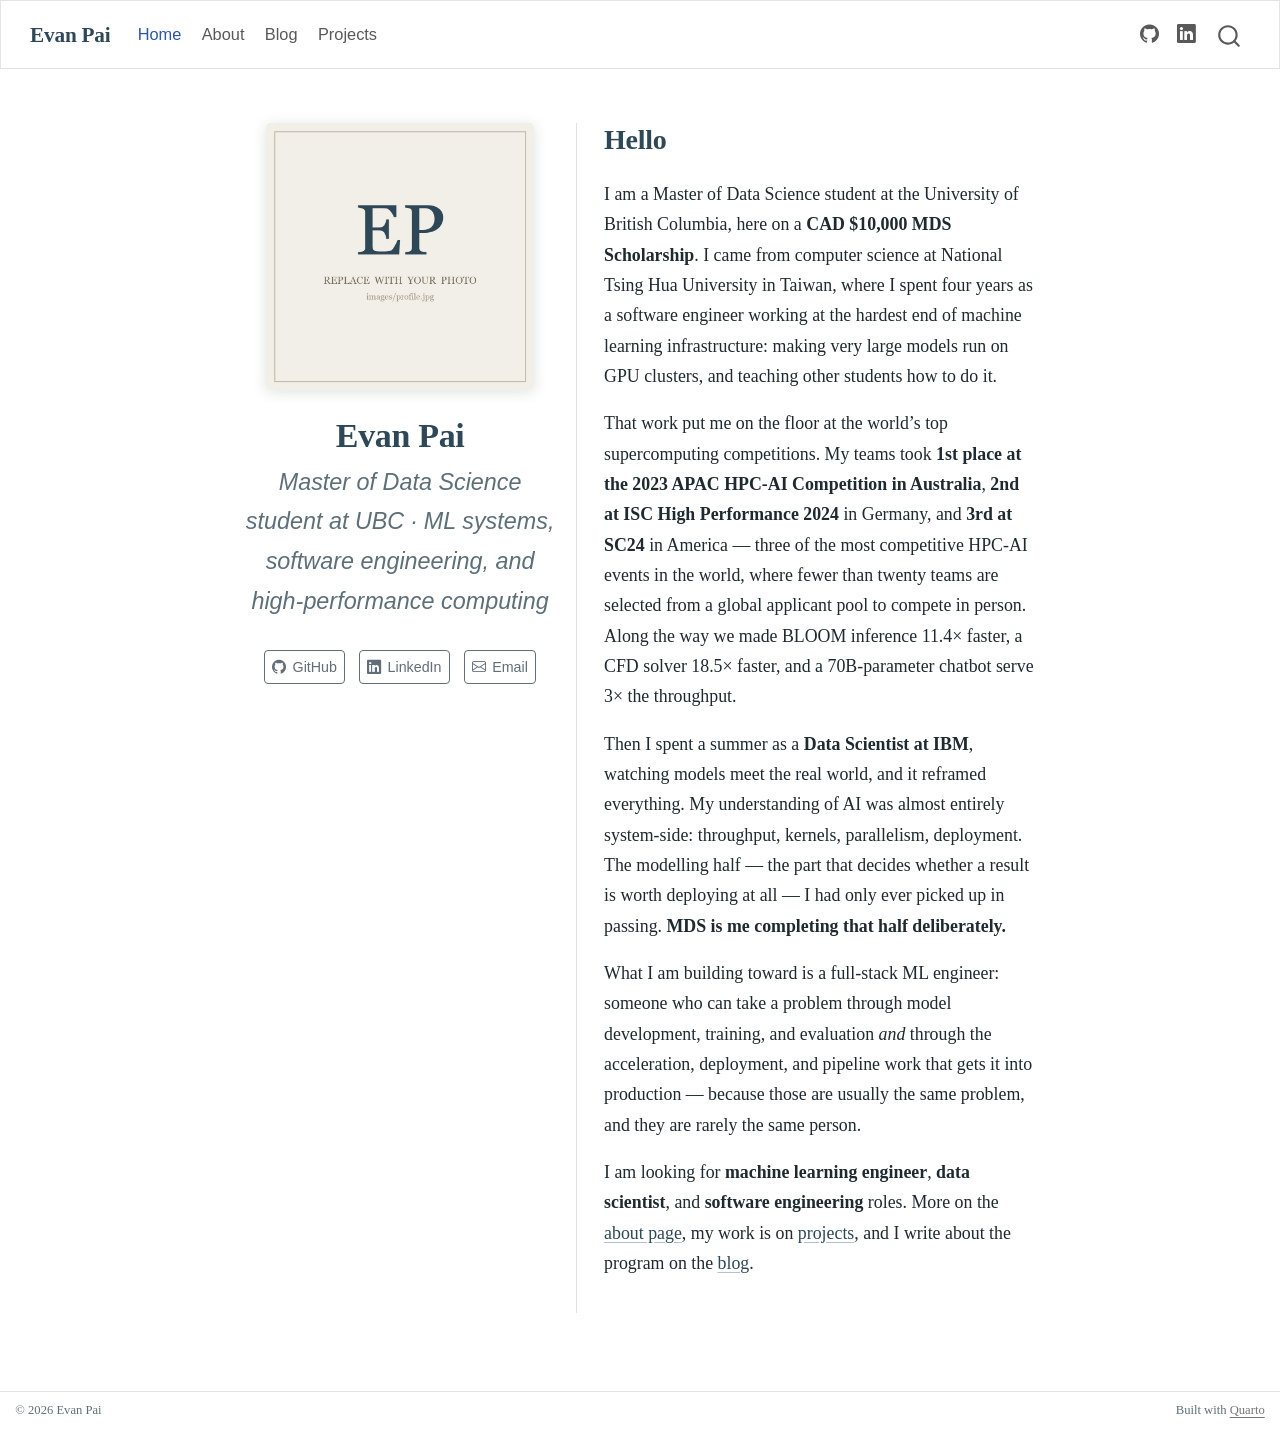
==== commit 51c986b8: "Lay out competition and personal photos, rewrite hobbies section Adds captioned photo slots matched " ====
--- a/docs/index.html
+++ b/docs/index.html
@@ -171,7 +171,7 @@
 <section id="hello" class="level2">
 <h2 data-anchor-id="hello">Hello</h2>
 <p>I am a Master of Data Science student at the University of British Columbia, here on a <strong>CAD $10,000 MDS Scholarship</strong>. I came from computer science at National Tsing Hua University in Taiwan, where I spent four years as a software engineer working at the hardest end of machine learning infrastructure: making very large models run on GPU clusters, and teaching other students how to do it.</p>
-<p>That work put me on the floor at the world’s top supercomputing competitions. My teams took <strong>1st place at the 2023 APAC HPC-AI Competition</strong>, <strong>2nd at ISC High Performance 2024</strong> in Hamburg, and <strong>3rd at SC24</strong> in Atlanta — three of the most competitive HPC-AI events in the world, where fewer than twenty teams are selected from a global applicant pool to compete in person. Along the way we made BLOOM inference 11.4× faster, a CFD solver 18.5× faster, and a 70B-parameter chatbot serve 3× the throughput.</p>
+<p>That work put me on the floor at the world’s top supercomputing competitions. My teams took <strong>1st place at the 2023 APAC HPC-AI Competition in Australia</strong>, <strong>2nd at ISC High Performance 2024</strong> in Germany, and <strong>3rd at SC24</strong> in America — three of the most competitive HPC-AI events in the world, where fewer than twenty teams are selected from a global applicant pool to compete in person. Along the way we made BLOOM inference 11.4× faster, a CFD solver 18.5× faster, and a 70B-parameter chatbot serve 3× the throughput.</p>
 <p>Then I spent a summer as a <strong>Data Scientist at IBM</strong>, watching models meet the real world, and it reframed everything. My understanding of AI was almost entirely system-side: throughput, kernels, parallelism, deployment. The modelling half — the part that decides whether a result is worth deploying at all — I had only ever picked up in passing. <strong>MDS is me completing that half deliberately.</strong></p>
 <p>What I am building toward is a full-stack ML engineer: someone who can take a problem through model development, training, and evaluation <em>and</em> through the acceleration, deployment, and pipeline work that gets it into production — because those are usually the same problem, and they are rarely the same person.</p>
 <p>I am looking for <strong>machine learning engineer</strong>, <strong>data scientist</strong>, and <strong>software engineering</strong> roles. More on the <a href="./about.html">about page</a>, my work is on <a href="./projects.html">projects</a>, and I write about the program on the <a href="./blog.html">blog</a>.</p>
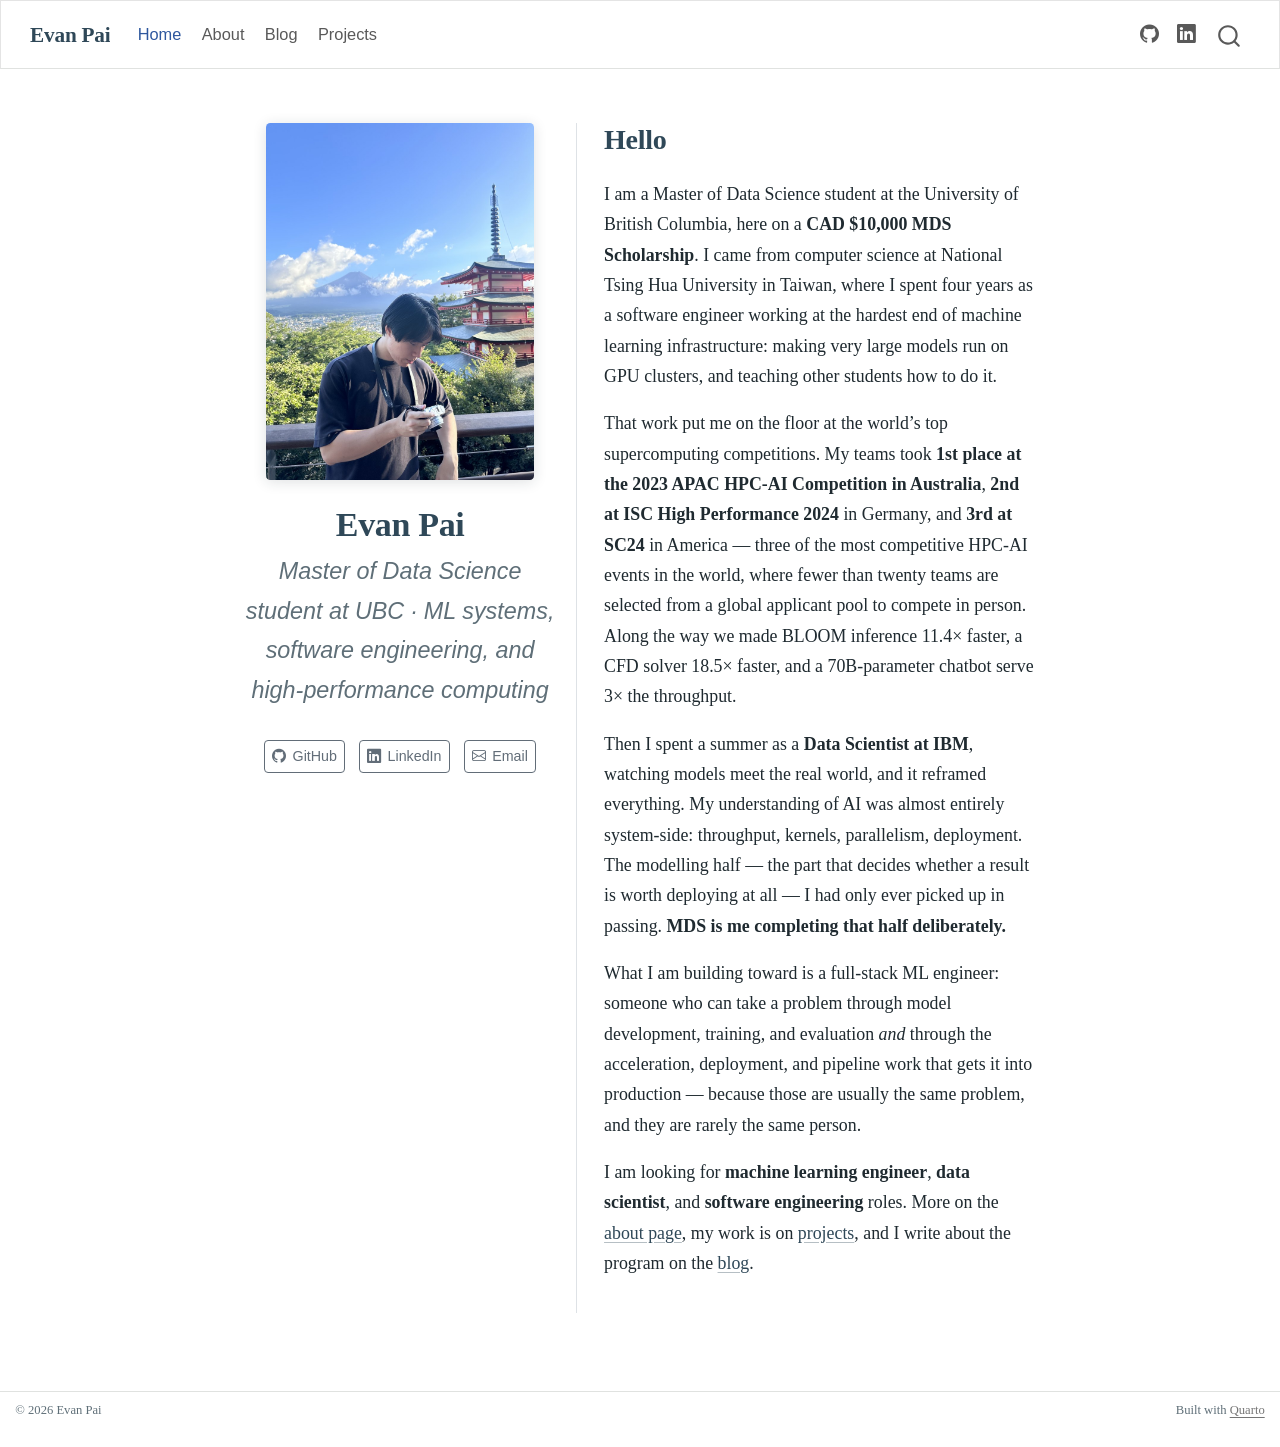
==== commit dff2faa5: "Align photo layouts and fix profile photo size Side-by-side photos now render at identical heights, " ====
--- a/docs/index.html
+++ b/docs/index.html
@@ -181,6 +181,23 @@
 </main></div>
 </div>
  <!-- /main -->
+<script>
+  // Give each photo in a .photo-row a flex-grow equal to its aspect ratio,
+  // so every photo in the row renders at exactly the same height without
+  // cropping. Recomputed from the real image, so swapping a photo just works.
+  document.addEventListener("DOMContentLoaded", function () {
+    document.querySelectorAll(".photo-row > .photo-cell").forEach(function (cell) {
+      var img = cell.querySelector("img");
+      if (!img) return;
+      var apply = function () {
+        if (img.naturalWidth && img.naturalHeight) {
+          cell.style.flexGrow = img.naturalWidth / img.naturalHeight;
+        }
+      };
+      if (img.complete) apply(); else img.addEventListener("load", apply);
+    });
+  });
+</script>
 <script id="quarto-html-after-body" type="application/javascript">
   window.document.addEventListener("DOMContentLoaded", function (event) {
     const isCodeAnnotation = (el) => {
--- a/docs/styles.css
+++ b/docs/styles.css
@@ -100,8 +100,7 @@
   margin: 2rem 0;
 }
 
-figure img,
-main > p > img {
+figure img {
   border-radius: 3px;
   box-shadow: 0 1px 10px rgba(31, 42, 48, 0.12);
 }
@@ -109,9 +108,63 @@
 figcaption,
 .figure-caption {
   color: var(--ep-muted);
-  font-size: 0.9rem;
+  font-size: 0.88rem;
   font-style: italic;
+  line-height: 1.45;
   padding-top: 0.5rem;
+}
+
+/* Photo layouts share the text column's measure, so photos and paragraphs
+   line up on both edges. */
+.photo-row,
+.photo-single {
+  max-width: 68ch;
+  margin: 1.75rem 0 2.25rem;
+}
+
+.photo-row figure,
+.photo-single figure,
+.photo-row .quarto-figure,
+.photo-single .quarto-figure {
+  margin: 0;
+}
+
+.photo-row figure p,
+.photo-single figure p {
+  margin-bottom: 0;
+}
+
+/* Side-by-side photos: equal heights, widths set from each photo's aspect
+   ratio by _photo-rows.html. flex: 1 is the fallback before images load. */
+.photo-row {
+  display: flex;
+  gap: 0.9rem;
+  align-items: flex-start;
+}
+
+.photo-row > .photo-cell {
+  flex: 1 1 0;
+  min-width: 0;
+}
+
+.photo-row img {
+  display: block;
+  width: 100%;
+  height: auto;
+}
+
+/* Single photos: capped height so portraits never run the length of the
+   screen, centred in the column. */
+.photo-single img {
+  display: block;
+  width: auto;
+  max-width: 100%;
+  max-height: 26rem;
+  margin: 0 auto;
+}
+
+.photo-single figcaption {
+  text-align: center;
 }
 
 /* --- Blog listing ------------------------------------------------------ */
@@ -150,6 +203,19 @@
     font-size: 1rem;
   }
 
+  .photo-row {
+    flex-direction: column;
+    gap: 1.5rem;
+  }
+
+  .photo-row > .photo-cell {
+    width: 100%;
+  }
+
+  .photo-single img {
+    max-height: 32rem;
+  }
+
   main h2 {
     margin-top: 2rem;
   }
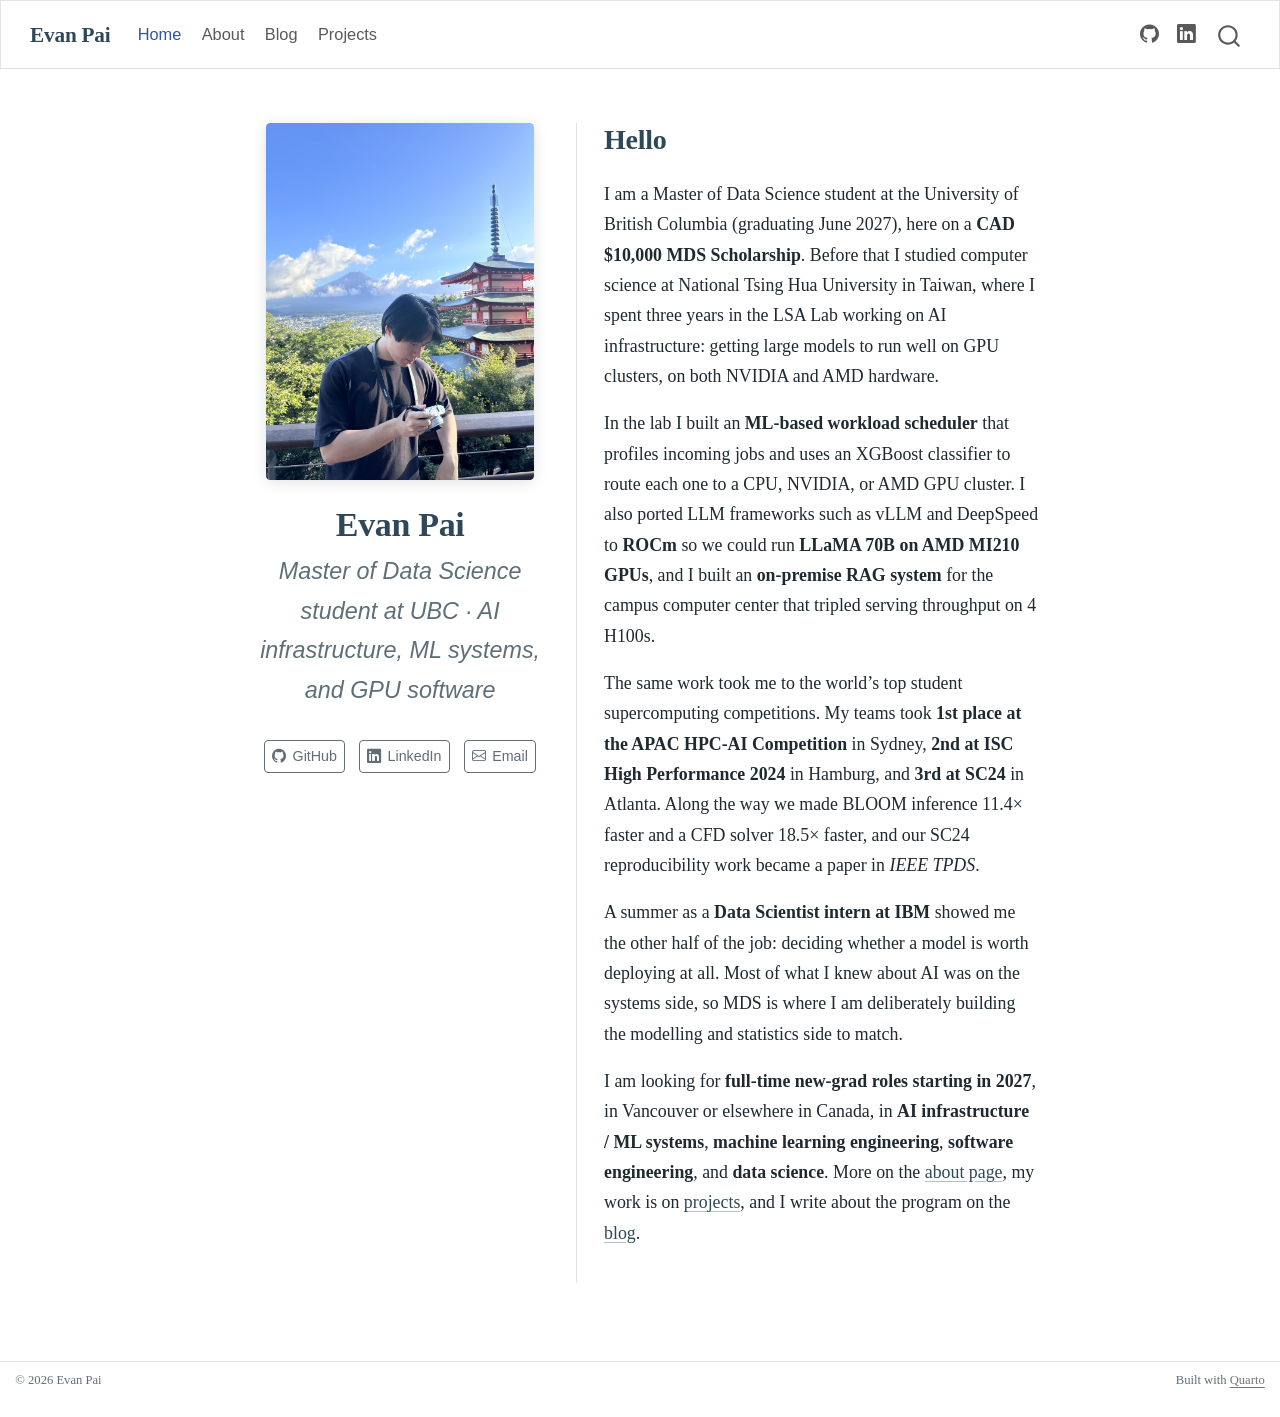
==== commit 6e6da43b: "Update intro, about and projects to match current resume Lead with AI infrastructure work at LSA Lab" ====
--- a/docs/index.html
+++ b/docs/index.html
@@ -77,7 +77,7 @@
 
 <link rel="stylesheet" href="styles.css">
 <meta property="og:title" content="Evan Pai">
-<meta property="og:description" content="Master of Data Science student at UBC · ML systems, software engineering, and high-performance computing">
+<meta property="og:description" content="Master of Data Science student at UBC · AI infrastructure, ML systems, and GPU software">
 <meta property="og:image" content="https://evanpai.github.io/images/profile.jpg">
 <meta property="og:site_name" content="Evan Pai">
 </head>
@@ -147,7 +147,7 @@
 <header id="title-block-header" class="quarto-title-block default">
 <div class="quarto-title">
 <h1 class="title">Evan Pai</h1>
-<p class="subtitle lead">Master of Data Science student at UBC · ML systems, software engineering, and high-performance computing</p>
+<p class="subtitle lead">Master of Data Science student at UBC · AI infrastructure, ML systems, and GPU software</p>
 </div>
 <div class="quarto-title-meta">
   </div>
@@ -170,11 +170,11 @@
   <div class="about-contents"><main class="content" id="quarto-document-content">
 <section id="hello" class="level2">
 <h2 data-anchor-id="hello">Hello</h2>
-<p>I am a Master of Data Science student at the University of British Columbia, here on a <strong>CAD $10,000 MDS Scholarship</strong>. I came from computer science at National Tsing Hua University in Taiwan, where I spent four years as a software engineer working at the hardest end of machine learning infrastructure: making very large models run on GPU clusters, and teaching other students how to do it.</p>
-<p>That work put me on the floor at the world’s top supercomputing competitions. My teams took <strong>1st place at the 2023 APAC HPC-AI Competition in Australia</strong>, <strong>2nd at ISC High Performance 2024</strong> in Germany, and <strong>3rd at SC24</strong> in America — three of the most competitive HPC-AI events in the world, where fewer than twenty teams are selected from a global applicant pool to compete in person. Along the way we made BLOOM inference 11.4× faster, a CFD solver 18.5× faster, and a 70B-parameter chatbot serve 3× the throughput.</p>
-<p>Then I spent a summer as a <strong>Data Scientist at IBM</strong>, watching models meet the real world, and it reframed everything. My understanding of AI was almost entirely system-side: throughput, kernels, parallelism, deployment. The modelling half — the part that decides whether a result is worth deploying at all — I had only ever picked up in passing. <strong>MDS is me completing that half deliberately.</strong></p>
-<p>What I am building toward is a full-stack ML engineer: someone who can take a problem through model development, training, and evaluation <em>and</em> through the acceleration, deployment, and pipeline work that gets it into production — because those are usually the same problem, and they are rarely the same person.</p>
-<p>I am looking for <strong>machine learning engineer</strong>, <strong>data scientist</strong>, and <strong>software engineering</strong> roles. More on the <a href="./about.html">about page</a>, my work is on <a href="./projects.html">projects</a>, and I write about the program on the <a href="./blog.html">blog</a>.</p>
+<p>I am a Master of Data Science student at the University of British Columbia (graduating June 2027), here on a <strong>CAD $10,000 MDS Scholarship</strong>. Before that I studied computer science at National Tsing Hua University in Taiwan, where I spent three years in the LSA Lab working on AI infrastructure: getting large models to run well on GPU clusters, on both NVIDIA and AMD hardware.</p>
+<p>In the lab I built an <strong>ML-based workload scheduler</strong> that profiles incoming jobs and uses an XGBoost classifier to route each one to a CPU, NVIDIA, or AMD GPU cluster. I also ported LLM frameworks such as vLLM and DeepSpeed to <strong>ROCm</strong> so we could run <strong>LLaMA 70B on AMD MI210 GPUs</strong>, and I built an <strong>on-premise RAG system</strong> for the campus computer center that tripled serving throughput on 4 H100s.</p>
+<p>The same work took me to the world’s top student supercomputing competitions. My teams took <strong>1st place at the APAC HPC-AI Competition</strong> in Sydney, <strong>2nd at ISC High Performance 2024</strong> in Hamburg, and <strong>3rd at SC24</strong> in Atlanta. Along the way we made BLOOM inference 11.4× faster and a CFD solver 18.5× faster, and our SC24 reproducibility work became a paper in <em>IEEE TPDS</em>.</p>
+<p>A summer as a <strong>Data Scientist intern at IBM</strong> showed me the other half of the job: deciding whether a model is worth deploying at all. Most of what I knew about AI was on the systems side, so MDS is where I am deliberately building the modelling and statistics side to match.</p>
+<p>I am looking for <strong>full-time new-grad roles starting in 2027</strong>, in Vancouver or elsewhere in Canada, in <strong>AI infrastructure / ML systems</strong>, <strong>machine learning engineering</strong>, <strong>software engineering</strong>, and <strong>data science</strong>. More on the <a href="./about.html">about page</a>, my work is on <a href="./projects.html">projects</a>, and I write about the program on the <a href="./blog.html">blog</a>.</p>
 
 
 </section>
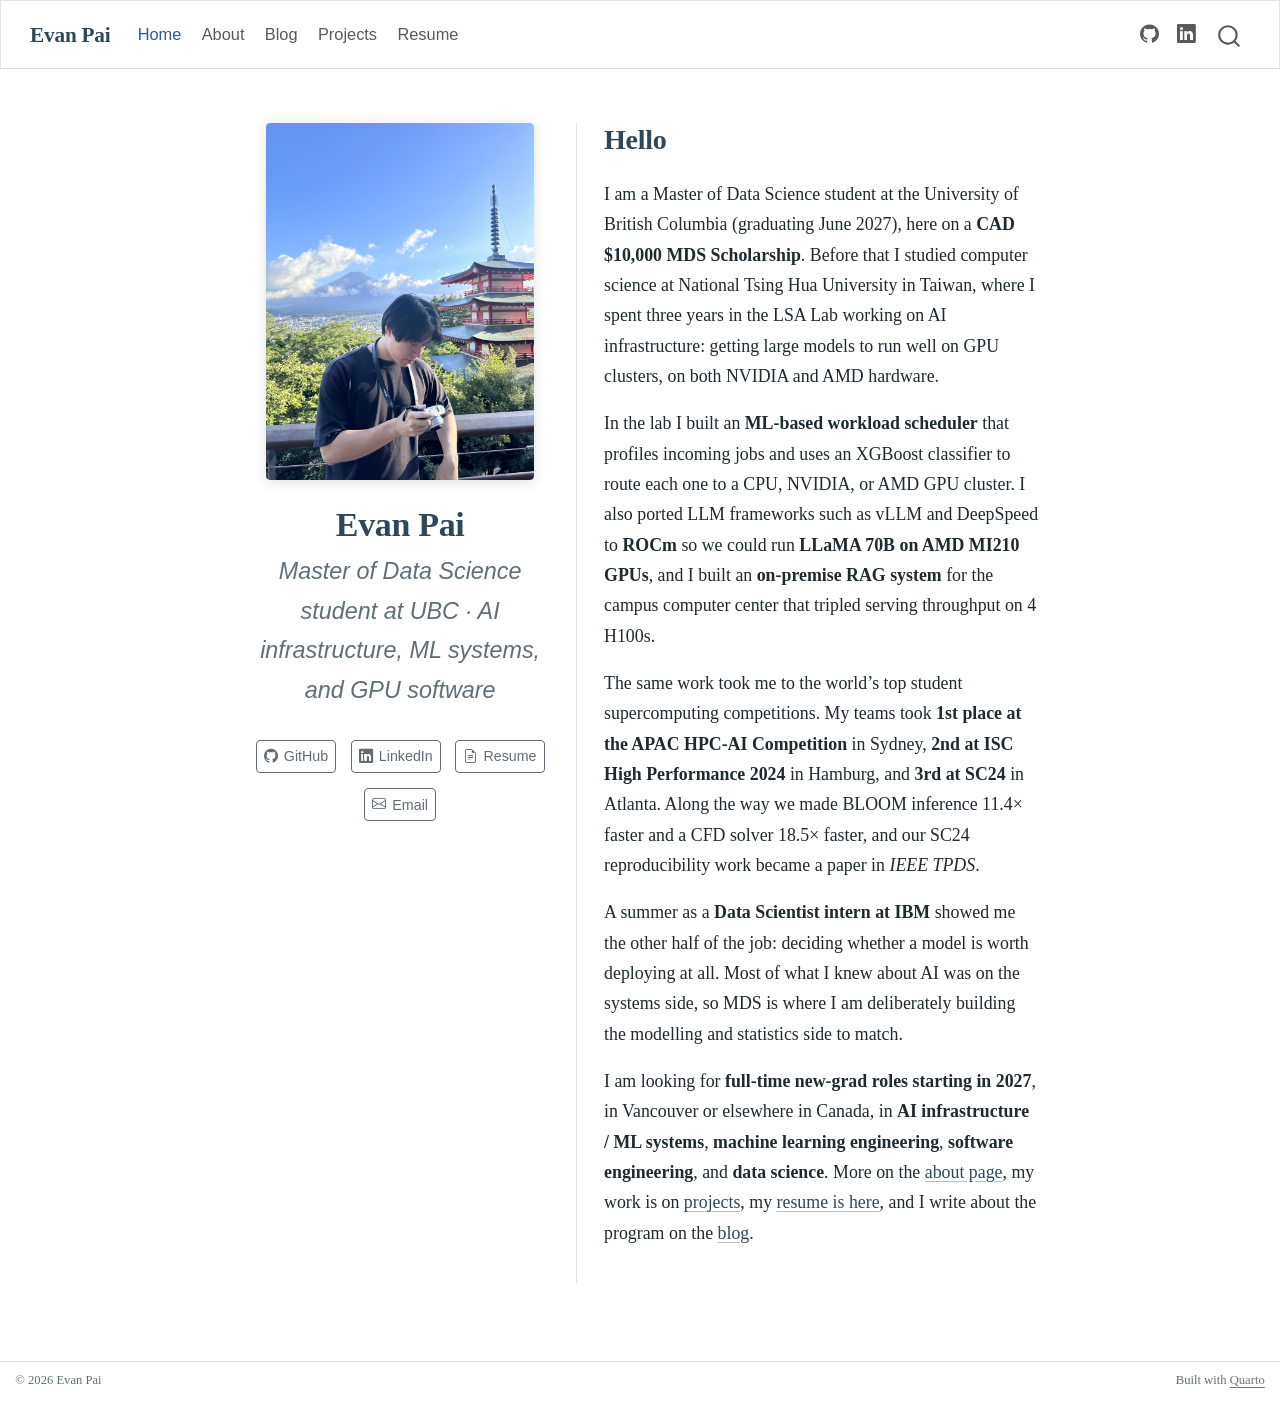
==== commit 44099abf: "Add downloadable resume to navbar and home page" ====
--- a/docs/index.html
+++ b/docs/index.html
@@ -114,6 +114,10 @@
   <li class="nav-item">
     <a class="nav-link" href="./projects.html"> 
 <span class="menu-text">Projects</span></a>
+  </li>  
+  <li class="nav-item">
+    <a class="nav-link" href="./files/EvanPai_Resume.pdf"> 
+<span class="menu-text">Resume</span></a>
   </li>  
 </ul>
             <ul class="navbar-nav navbar-nav-scroll ms-auto">
@@ -161,6 +165,10 @@
     <i class="bi bi-linkedin"></i>
      <span class="about-link-text">LinkedIn</span>
   </a>
+  <a href="/files/EvanPai_Resume.pdf" class="about-link" rel="" target="">
+    <i class="bi bi-file-earmark-text"></i>
+     <span class="about-link-text">Resume</span>
+  </a>
   <a href="mailto:evan105pai@gmail.com" class="about-link" rel="" target="">
     <i class="bi bi-envelope"></i>
      <span class="about-link-text">Email</span>
@@ -174,7 +182,7 @@
 <p>In the lab I built an <strong>ML-based workload scheduler</strong> that profiles incoming jobs and uses an XGBoost classifier to route each one to a CPU, NVIDIA, or AMD GPU cluster. I also ported LLM frameworks such as vLLM and DeepSpeed to <strong>ROCm</strong> so we could run <strong>LLaMA 70B on AMD MI210 GPUs</strong>, and I built an <strong>on-premise RAG system</strong> for the campus computer center that tripled serving throughput on 4 H100s.</p>
 <p>The same work took me to the world’s top student supercomputing competitions. My teams took <strong>1st place at the APAC HPC-AI Competition</strong> in Sydney, <strong>2nd at ISC High Performance 2024</strong> in Hamburg, and <strong>3rd at SC24</strong> in Atlanta. Along the way we made BLOOM inference 11.4× faster and a CFD solver 18.5× faster, and our SC24 reproducibility work became a paper in <em>IEEE TPDS</em>.</p>
 <p>A summer as a <strong>Data Scientist intern at IBM</strong> showed me the other half of the job: deciding whether a model is worth deploying at all. Most of what I knew about AI was on the systems side, so MDS is where I am deliberately building the modelling and statistics side to match.</p>
-<p>I am looking for <strong>full-time new-grad roles starting in 2027</strong>, in Vancouver or elsewhere in Canada, in <strong>AI infrastructure / ML systems</strong>, <strong>machine learning engineering</strong>, <strong>software engineering</strong>, and <strong>data science</strong>. More on the <a href="./about.html">about page</a>, my work is on <a href="./projects.html">projects</a>, and I write about the program on the <a href="./blog.html">blog</a>.</p>
+<p>I am looking for <strong>full-time new-grad roles starting in 2027</strong>, in Vancouver or elsewhere in Canada, in <strong>AI infrastructure / ML systems</strong>, <strong>machine learning engineering</strong>, <strong>software engineering</strong>, and <strong>data science</strong>. More on the <a href="./about.html">about page</a>, my work is on <a href="./projects.html">projects</a>, my <a href="files/EvanPai_Resume.pdf">resume is here</a>, and I write about the program on the <a href="./blog.html">blog</a>.</p>
 
 
 </section>
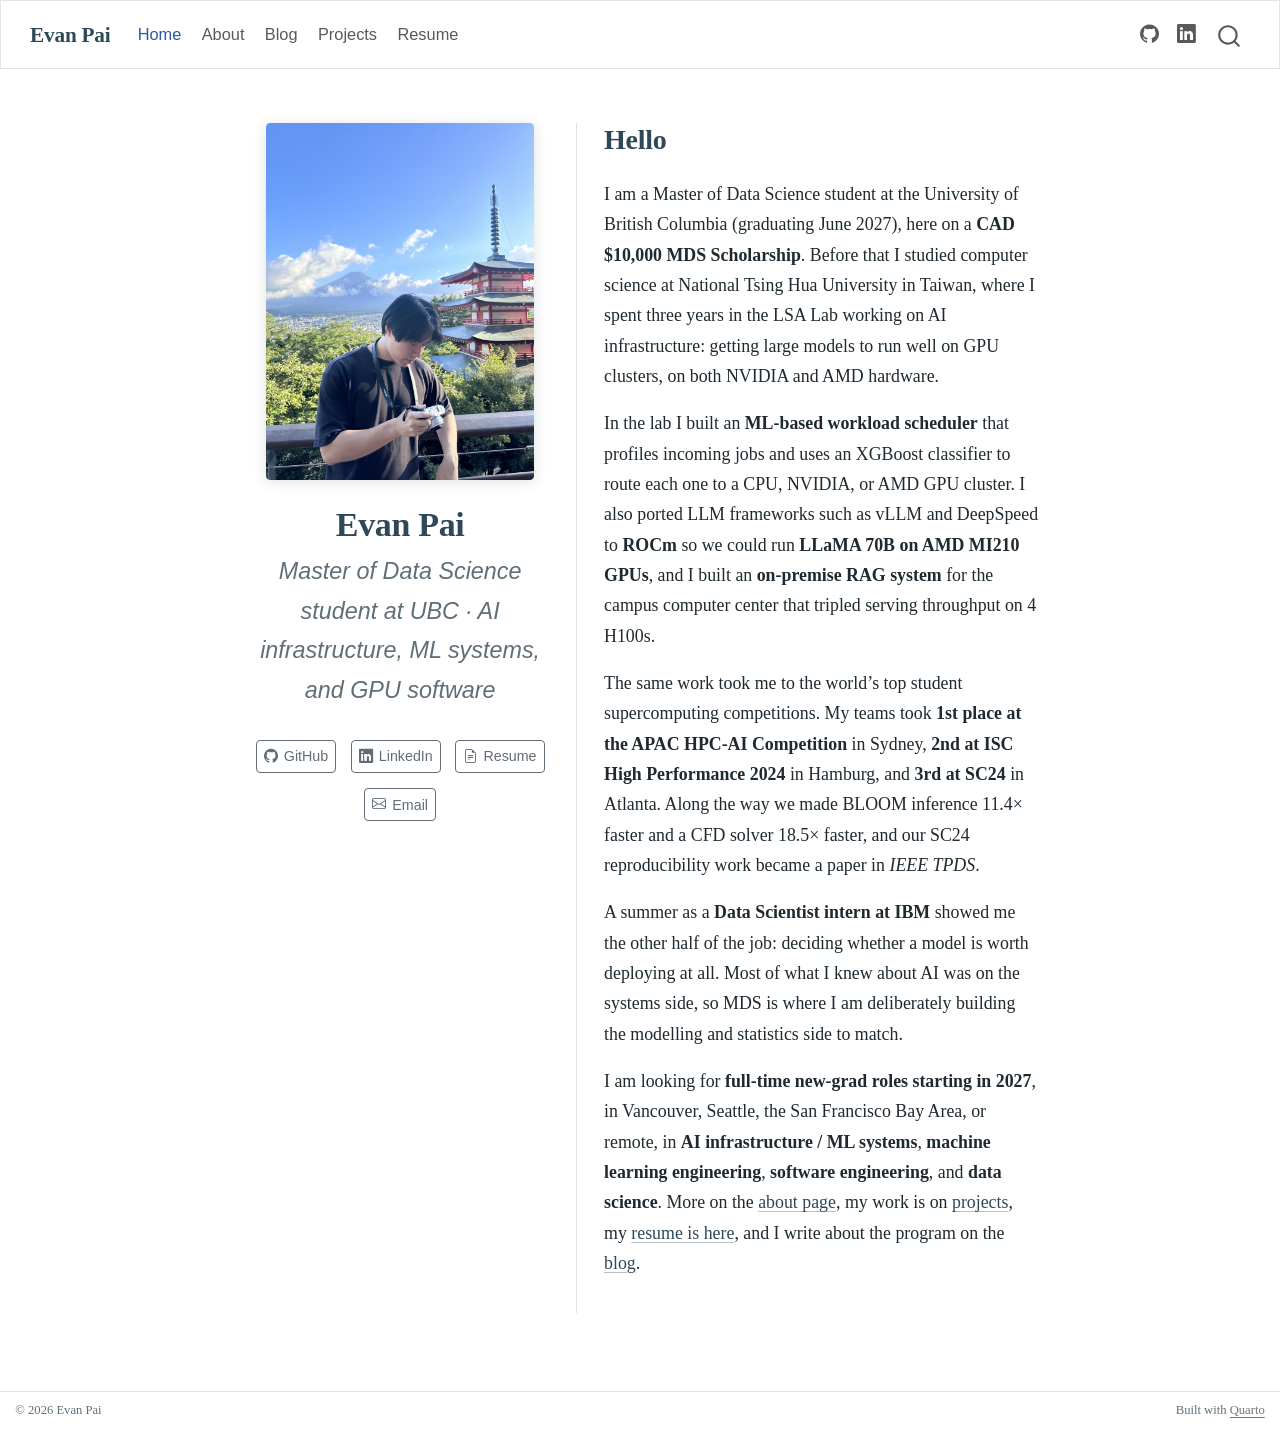
==== commit 8324b3fe: "Open to Vancouver, Seattle, Bay Area and remote roles" ====
--- a/docs/index.html
+++ b/docs/index.html
@@ -182,7 +182,7 @@
 <p>In the lab I built an <strong>ML-based workload scheduler</strong> that profiles incoming jobs and uses an XGBoost classifier to route each one to a CPU, NVIDIA, or AMD GPU cluster. I also ported LLM frameworks such as vLLM and DeepSpeed to <strong>ROCm</strong> so we could run <strong>LLaMA 70B on AMD MI210 GPUs</strong>, and I built an <strong>on-premise RAG system</strong> for the campus computer center that tripled serving throughput on 4 H100s.</p>
 <p>The same work took me to the world’s top student supercomputing competitions. My teams took <strong>1st place at the APAC HPC-AI Competition</strong> in Sydney, <strong>2nd at ISC High Performance 2024</strong> in Hamburg, and <strong>3rd at SC24</strong> in Atlanta. Along the way we made BLOOM inference 11.4× faster and a CFD solver 18.5× faster, and our SC24 reproducibility work became a paper in <em>IEEE TPDS</em>.</p>
 <p>A summer as a <strong>Data Scientist intern at IBM</strong> showed me the other half of the job: deciding whether a model is worth deploying at all. Most of what I knew about AI was on the systems side, so MDS is where I am deliberately building the modelling and statistics side to match.</p>
-<p>I am looking for <strong>full-time new-grad roles starting in 2027</strong>, in Vancouver or elsewhere in Canada, in <strong>AI infrastructure / ML systems</strong>, <strong>machine learning engineering</strong>, <strong>software engineering</strong>, and <strong>data science</strong>. More on the <a href="./about.html">about page</a>, my work is on <a href="./projects.html">projects</a>, my <a href="files/EvanPai_Resume.pdf">resume is here</a>, and I write about the program on the <a href="./blog.html">blog</a>.</p>
+<p>I am looking for <strong>full-time new-grad roles starting in 2027</strong>, in Vancouver, Seattle, the San Francisco Bay Area, or remote, in <strong>AI infrastructure / ML systems</strong>, <strong>machine learning engineering</strong>, <strong>software engineering</strong>, and <strong>data science</strong>. More on the <a href="./about.html">about page</a>, my work is on <a href="./projects.html">projects</a>, my <a href="files/EvanPai_Resume.pdf">resume is here</a>, and I write about the program on the <a href="./blog.html">blog</a>.</p>
 
 
 </section>
